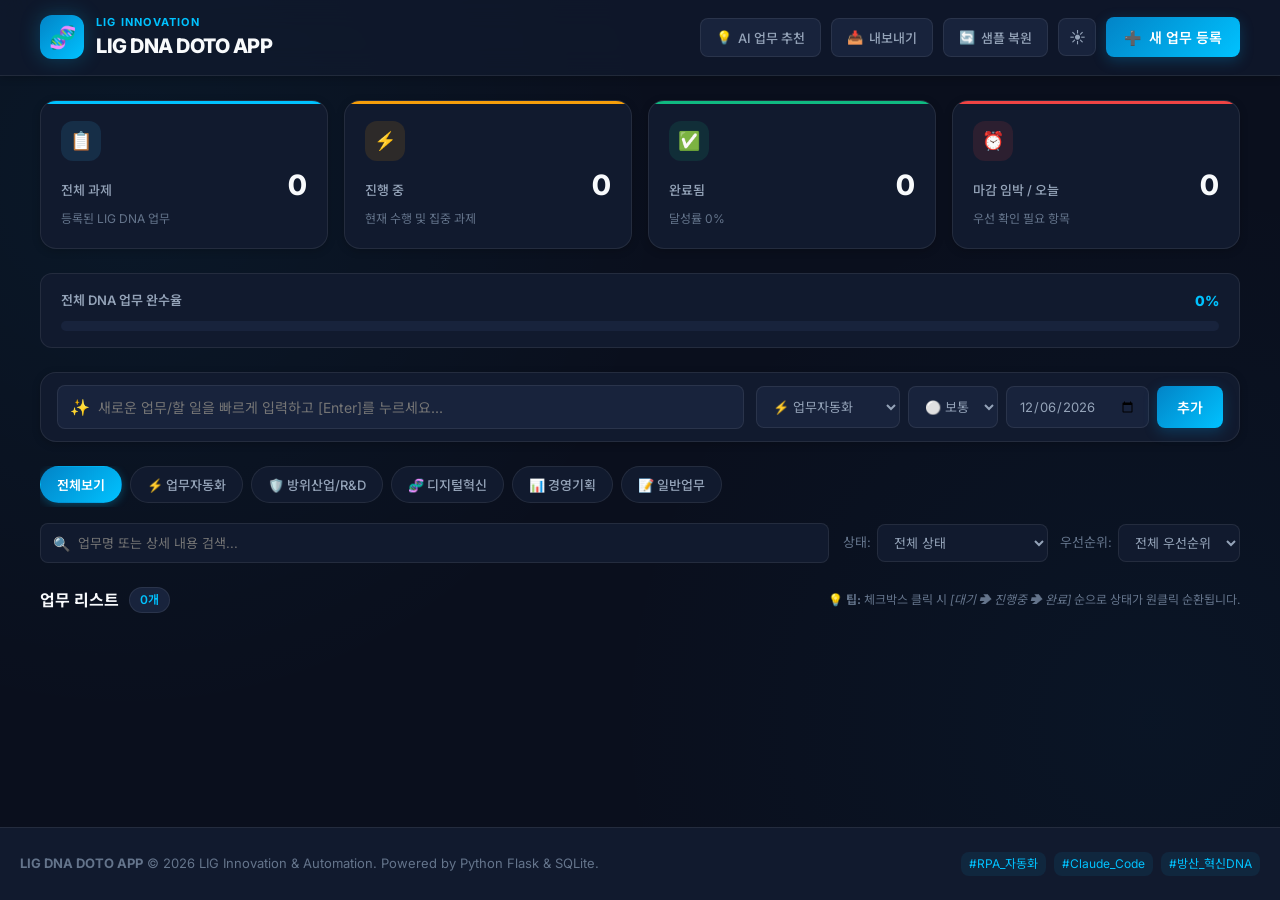
==== templates/index.html @ 2c468f2b "Initial commit: LIG DNA DOTO APP" ====
<!DOCTYPE html>
<html lang="ko" data-theme="dark">
<head>
    <meta charset="UTF-8">
    <meta name="viewport" content="width=device-width, initial-scale=1.0">
    <title>LIG DNA DOTO APP | 스마트 업무 & 목표 관리 시스템</title>
    <meta name="description" content="LIG DNA 스마트 업무 및 To-Do 관리 웹 애플리케이션 - 방산 R&D, 업무자동화, 디지털 혁신 과제를 한눈에 추적하는 생산성 플랫폼">
    
    <!-- Fonts -->
    <link rel="preconnect" href="https://fonts.googleapis.com">
    <link rel="preconnect" href="https://fonts.gstatic.com" crossorigin>
    <link href="https://fonts.googleapis.com/css2?family=Inter:wght@400;500;600;700;800&family=Noto+Sans+KR:wght@300;400;500;600;700&display=swap" rel="stylesheet">
    
    <!-- App Styles -->
    <link rel="stylesheet" href="/static/css/style.css">
    <link rel="icon" href="data:image/svg+xml,<svg xmlns=%22http://www.w3.org/2000/svg%22 viewBox=%220%22%3E<text y=%2226%22 font-size=%2224%22>🧬</text></svg>">
</head>
<body>
    <div class="app-wrapper">
        <!-- Top Navigation Header -->
        <header class="app-header">
            <div class="header-container">
                <div class="brand-group">
                    <div class="brand-icon-box">
                        <span class="dna-symbol">🧬</span>
                    </div>
                    <div class="brand-text">
                        <div class="brand-badge">LIG INNOVATION</div>
                        <h1 class="brand-title">LIG DNA DOTO APP</h1>
                    </div>
                </div>

                <div class="header-actions">
                    <!-- Quick AI Task Preset Generator -->
                    <button id="btnAiSuggest" class="btn-secondary" title="DNA 업무 시나리오 프리셋 추천" aria-label="DNA 추천 업무 추가">
                        <span class="btn-icon">💡</span>
                        <span class="btn-text">AI 업무 추천</span>
                    </button>

                    <!-- Export Dropdown / Action -->
                    <div class="dropdown-container">
                        <button id="btnExportMenu" class="btn-secondary" aria-label="내보내기 메뉴">
                            <span class="btn-icon">📥</span>
                            <span class="btn-text">내보내기</span>
                        </button>
                        <div id="exportMenu" class="dropdown-menu hidden">
                            <a href="/api/export?format=csv" class="dropdown-item" download>
                                <span>📄 CSV (Excel 호환)</span>
                            </a>
                            <a href="/api/export?format=json" class="dropdown-item" download="todos.json">
                                <span>📦 JSON 데이터</span>
                            </a>
                        </div>
                    </div>

                    <!-- Reset Samples -->
                    <button id="btnResetSamples" class="btn-secondary" title="기본 샘플 데이터로 복원" aria-label="초기화">
                        <span class="btn-icon">🔄</span>
                        <span class="btn-text">샘플 복원</span>
                    </button>

                    <!-- Theme Toggle -->
                    <button id="btnThemeToggle" class="btn-icon-only" aria-label="테마 전환" title="다크/라이트 모드 전환">
                        <span id="themeIcon">☀️</span>
                    </button>

                    <!-- Add Task Primary Button -->
                    <button id="btnOpenNewModal" class="btn-primary" aria-label="새 업무 등록">
                        <span class="btn-icon">➕</span>
                        <span class="btn-text">새 업무 등록</span>
                    </button>
                </div>
            </div>
        </header>

        <!-- Main Content Area -->
        <main class="main-container">
            <!-- KPI / Stats Overview -->
            <section class="stats-grid" aria-label="업무 현황 요약">
                <div class="stat-card" id="kpiTotal">
                    <div class="stat-icon-wrapper blue">
                        <span>📋</span>
                    </div>
                    <div class="stat-details">
                        <span class="stat-label">전체 과제</span>
                        <strong class="stat-value" id="statTotalCount">0</strong>
                    </div>
                    <div class="stat-sub">등록된 LIG DNA 업무</div>
                </div>

                <div class="stat-card" id="kpiInProgress">
                    <div class="stat-icon-wrapper amber">
                        <span>⚡</span>
                    </div>
                    <div class="stat-details">
                        <span class="stat-label">진행 중</span>
                        <strong class="stat-value" id="statInProgressCount">0</strong>
                    </div>
                    <div class="stat-sub">현재 수행 및 집중 과제</div>
                </div>

                <div class="stat-card" id="kpiCompleted">
                    <div class="stat-icon-wrapper green">
                        <span>✅</span>
                    </div>
                    <div class="stat-details">
                        <span class="stat-label">완료됨</span>
                        <strong class="stat-value" id="statCompletedCount">0</strong>
                    </div>
                    <div class="stat-sub" id="statCompletionRateText">달성률 0%</div>
                </div>

                <div class="stat-card" id="kpiDueToday">
                    <div class="stat-icon-wrapper rose">
                        <span>⏰</span>
                    </div>
                    <div class="stat-details">
                        <span class="stat-label">마감 임박 / 오늘</span>
                        <strong class="stat-value" id="statDueTodayCount">0</strong>
                    </div>
                    <div class="stat-sub">우선 확인 필요 항목</div>
                </div>
            </section>

            <!-- Overall Progress Bar -->
            <section class="progress-section" aria-label="전체 달성도">
                <div class="progress-header">
                    <span class="progress-title">전체 DNA 업무 완수율</span>
                    <span class="progress-percent" id="progressBarPercent">0%</span>
                </div>
                <div class="progress-track">
                    <div class="progress-fill" id="progressBarFill" style="width: 0%;"></div>
                </div>
            </section>

            <!-- Quick Add Bar -->
            <section class="quick-add-section" aria-label="빠른 등록 바">
                <form id="quickAddForm" class="quick-add-form">
                    <div class="quick-input-group">
                        <span class="quick-icon">✨</span>
                        <input type="text" id="quickTitleInput" placeholder="새로운 업무/할 일을 빠르게 입력하고 [Enter]를 누르세요..." autocomplete="off" required>
                    </div>
                    <div class="quick-meta-group">
                        <select id="quickCategorySelect" class="quick-select" aria-label="카테고리">
                            <option value="업무자동화">⚡ 업무자동화</option>
                            <option value="방위산업/R&D">🛡️ 방위산업/R&D</option>
                            <option value="디지털혁신">🧬 디지털혁신</option>
                            <option value="경영기획">📊 경영기획</option>
                            <option value="일반업무">📝 일반업무</option>
                        </select>
                        <select id="quickPrioritySelect" class="quick-select" aria-label="우선순위">
                            <option value="보통">⚪ 보통</option>
                            <option value="긴급">🔥 긴급</option>
                            <option value="높음">🔴 높음</option>
                            <option value="낮음">🔵 낮음</option>
                        </select>
                        <input type="date" id="quickDueDateInput" class="quick-date" aria-label="마감일">
                        <button type="submit" class="btn-primary btn-quick-submit" id="btnQuickSubmit">
                            <span>추가</span>
                        </button>
                    </div>
                </form>
            </section>

            <!-- Control Bar: Search & Filters -->
            <section class="controls-section" aria-label="업무 필터 및 검색">
                <!-- Category Filter Tabs -->
                <div class="category-tabs" id="categoryTabs" role="tablist">
                    <button class="tab-btn active" data-category="all" role="tab" aria-selected="true">전체보기</button>
                    <button class="tab-btn" data-category="업무자동화" role="tab" aria-selected="false">⚡ 업무자동화</button>
                    <button class="tab-btn" data-category="방위산업/R&D" role="tab" aria-selected="false">🛡️ 방위산업/R&D</button>
                    <button class="tab-btn" data-category="디지털혁신" role="tab" aria-selected="false">🧬 디지털혁신</button>
                    <button class="tab-btn" data-category="경영기획" role="tab" aria-selected="false">📊 경영기획</button>
                    <button class="tab-btn" data-category="일반업무" role="tab" aria-selected="false">📝 일반업무</button>
                </div>

                <!-- Secondary Filters: Status, Priority, Search -->
                <div class="filters-row">
                    <div class="search-box">
                        <span class="search-icon">🔍</span>
                        <input type="text" id="searchInput" placeholder="업무명 또는 상세 내용 검색..." autocomplete="off">
                        <button id="btnClearSearch" class="btn-clear hidden" aria-label="검색어 지우기">&times;</button>
                    </div>

                    <div class="filter-dropdowns">
                        <div class="filter-select-wrapper">
                            <label for="statusFilter" class="filter-label">상태:</label>
                            <select id="statusFilter" class="filter-select">
                                <option value="all">전체 상태</option>
                                <option value="pending">대기 중 (To-Do)</option>
                                <option value="in_progress">진행 중 (In Progress)</option>
                                <option value="completed">완료 (Done)</option>
                            </select>
                        </div>

                        <div class="filter-select-wrapper">
                            <label for="priorityFilter" class="filter-label">우선순위:</label>
                            <select id="priorityFilter" class="filter-select">
                                <option value="all">전체 우선순위</option>
                                <option value="긴급">🔥 긴급</option>
                                <option value="높음">🔴 높음</option>
                                <option value="보통">⚪ 보통</option>
                                <option value="낮음">🔵 낮음</option>
                            </select>
                        </div>
                    </div>
                </div>
            </section>

            <!-- Task List Display Section -->
            <section class="tasks-section" aria-label="업무 목록">
                <div class="tasks-header">
                    <div class="tasks-count-info">
                        <span class="section-title">업무 리스트</span>
                        <span class="badge-count" id="taskDisplayCount">0개</span>
                    </div>
                    <div class="tasks-hint">
                        💡 <strong>팁:</strong> 체크박스 클릭 시 <em>[대기 ➔ 진행중 ➔ 완료]</em> 순으로 상태가 원클릭 순환됩니다.
                    </div>
                </div>

                <!-- Task Cards Container -->
                <div class="task-list" id="taskListContainer" role="list">
                    <!-- Dynamic rendering by JS -->
                </div>

                <!-- Empty State View -->
                <div class="empty-state hidden" id="emptyStateView">
                    <div class="empty-icon">📂</div>
                    <h2 class="empty-title">해당하는 업무가 없습니다</h2>
                    <p class="empty-desc">조건에 맞는 업무가 없거나 모든 과제를 완수했습니다. 새로운 업무를 등록해보세요!</p>
                    <button class="btn-secondary" id="btnEmptyResetFilter">필터 초기화</button>
                </div>
            </section>
        </main>

        <!-- Footer -->
        <footer class="app-footer">
            <div class="footer-container">
                <p class="footer-text">
                    <strong>LIG DNA DOTO APP</strong> &copy; 2026 LIG Innovation & Automation. Powered by Python Flask & SQLite.
                </p>
                <div class="footer-tags">
                    <span class="tag">#RPA_자동화</span>
                    <span class="tag">#Claude_Code</span>
                    <span class="tag">#방산_혁신DNA</span>
                </div>
            </div>
        </footer>
    </div>

    <!-- Modal: Create / Edit Task -->
    <div class="modal-backdrop hidden" id="taskModalBackdrop" role="dialog" aria-modal="true" aria-labelledby="modalTitle">
        <div class="modal-card">
            <div class="modal-header">
                <div class="modal-title-wrap">
                    <span class="modal-icon" id="modalIcon">📝</span>
                    <h2 class="modal-title" id="modalTitle">새 업무 등록</h2>
                </div>
                <button type="button" class="modal-close-btn" id="btnModalClose" aria-label="닫기">&times;</button>
            </div>

            <form id="taskModalForm" class="modal-form">
                <input type="hidden" id="modalTaskId">

                <div class="form-group">
                    <label for="modalTaskTitle" class="form-label">업무 제목 <span class="required">*</span></label>
                    <input type="text" id="modalTaskTitle" class="form-input" placeholder="실행할 업무 제목을 명확히 입력하세요" required>
                </div>

                <div class="form-group">
                    <label for="modalTaskDesc" class="form-label">상세 내용 및 메모</label>
                    <textarea id="modalTaskDesc" class="form-textarea" rows="4" placeholder="업무의 세부 진행 내용, 참고 링크, 목표치 등을 자유롭게 작성하세요"></textarea>
                </div>

                <div class="form-row">
                    <div class="form-group col-6">
                        <label for="modalTaskCategory" class="form-label">LIG DNA 카테고리</label>
                        <select id="modalTaskCategory" class="form-select">
                            <option value="업무자동화">⚡ 업무자동화</option>
                            <option value="방위산업/R&D">🛡️ 방위산업/R&D</option>
                            <option value="디지털혁신">🧬 디지털혁신</option>
                            <option value="경영기획">📊 경영기획</option>
                            <option value="일반업무">📝 일반업무</option>
                        </select>
                    </div>

                    <div class="form-group col-6">
                        <label for="modalTaskPriority" class="form-label">우선순위</label>
                        <select id="modalTaskPriority" class="form-select">
                            <option value="보통">⚪ 보통</option>
                            <option value="긴급">🔥 긴급</option>
                            <option value="높음">🔴 높음</option>
                            <option value="낮음">🔵 낮음</option>
                        </select>
                    </div>
                </div>

                <div class="form-row">
                    <div class="form-group col-6">
                        <label for="modalTaskStatus" class="form-label">진행 상태</label>
                        <select id="modalTaskStatus" class="form-select">
                            <option value="pending">대기 중 (To-Do)</option>
                            <option value="in_progress">진행 중 (In Progress)</option>
                            <option value="completed">완료 (Completed)</option>
                        </select>
                    </div>

                    <div class="form-group col-6">
                        <label for="modalTaskDueDate" class="form-label">마감 목표일 (Due Date)</label>
                        <input type="date" id="modalTaskDueDate" class="form-input">
                    </div>
                </div>

                <div class="modal-actions">
                    <button type="button" class="btn-secondary" id="btnModalCancel">취소</button>
                    <button type="submit" class="btn-primary" id="btnModalSubmit">저장하기</button>
                </div>
            </form>
        </div>
    </div>

    <!-- AI Suggestion Modal -->
    <div class="modal-backdrop hidden" id="aiModalBackdrop" role="dialog" aria-modal="true">
        <div class="modal-card">
            <div class="modal-header">
                <div class="modal-title-wrap">
                    <span class="modal-icon">💡</span>
                    <h2 class="modal-title">LIG DNA 스마트 업무 템플릿 추천</h2>
                </div>
                <button type="button" class="modal-close-btn" id="btnAiModalClose" aria-label="닫기">&times;</button>
            </div>
            <div class="ai-modal-content">
                <p class="ai-modal-desc">클릭 한 번으로 방산 R&D 및 업무 자동화 실무 추천 과제를 목록에 즉시 추가할 수 있습니다.</p>
                <div class="ai-template-list" id="aiTemplateList">
                    <!-- Dynamic template options -->
                </div>
            </div>
        </div>
    </div>

    <!-- Toast Notification Container -->
    <div id="toastContainer" class="toast-container" aria-live="polite"></div>

    <!-- App Script -->
    <script src="/static/js/app.js"></script>
</body>
</html>
---- static/css/style.css ----
/* ==========================================================================
   LIG DNA DOTO APP - Modern Glassmorphism & High-Tech Design System
   ========================================================================== */

:root {
    /* Color Palette - Dark Theme (Default) */
    --bg-base: #0a0f1d;
    --bg-surface: #111a2e;
    --bg-surface-elevated: #18233c;
    --bg-glass: rgba(17, 26, 46, 0.75);
    --border-color: rgba(255, 255, 255, 0.08);
    --border-hover: rgba(0, 194, 255, 0.35);

    /* Text Colors */
    --text-primary: #f8fafc;
    --text-secondary: #94a3b8;
    --text-muted: #64748b;

    /* Accent & Brand Colors */
    --brand-blue: #0284c7;
    --brand-cyan: #00c2ff;
    --brand-gradient: linear-gradient(135deg, #0284c7 0%, #00c2ff 100%);
    --brand-glow: 0 0 20px rgba(0, 194, 255, 0.25);

    /* Functional Colors */
    --success: #10b981;
    --success-bg: rgba(16, 185, 129, 0.12);
    --warning: #f59e0b;
    --warning-bg: rgba(245, 158, 11, 0.12);
    --danger: #ef4444;
    --danger-bg: rgba(239, 68, 68, 0.12);
    --info: #38bdf8;
    --info-bg: rgba(56, 189, 248, 0.12);

    /* Priority Colors */
    --priority-urgent: #ef4444;
    --priority-high: #f97316;
    --priority-medium: #3b82f6;
    --priority-low: #64748b;

    /* Shadows & Radii */
    --radius-sm: 8px;
    --radius-md: 12px;
    --radius-lg: 16px;
    --radius-full: 9999px;
    --shadow-sm: 0 2px 8px rgba(0, 0, 0, 0.2);
    --shadow-md: 0 8px 24px rgba(0, 0, 0, 0.25);
    --shadow-lg: 0 16px 36px rgba(0, 0, 0, 0.35);

    --transition-fast: 0.18s ease;
    --transition-normal: 0.28s ease;
}

[data-theme="light"] {
    --bg-base: #f1f5f9;
    --bg-surface: #ffffff;
    --bg-surface-elevated: #f8fafc;
    --bg-glass: rgba(255, 255, 255, 0.85);
    --border-color: rgba(0, 0, 0, 0.08);
    --border-hover: rgba(2, 132, 199, 0.4);

    --text-primary: #0f172a;
    --text-secondary: #475569;
    --text-muted: #94a3b8;

    --brand-glow: 0 0 15px rgba(2, 132, 199, 0.18);
    --shadow-sm: 0 2px 8px rgba(0, 0, 0, 0.05);
    --shadow-md: 0 8px 20px rgba(0, 0, 0, 0.08);
    --shadow-lg: 0 16px 32px rgba(0, 0, 0, 0.12);
}

/* Base Reset & Typography */
* {
    margin: 0;
    padding: 0;
    box-sizing: border-box;
}

body {
    font-family: 'Inter', 'Noto Sans KR', -apple-system, BlinkMacSystemFont, sans-serif;
    background-color: var(--bg-base);
    color: var(--text-primary);
    line-height: 1.5;
    min-height: 100vh;
    transition: background-color var(--transition-normal), color var(--transition-normal);
    overflow-x: hidden;
    background-image: 
        radial-gradient(circle at 10% 20%, rgba(0, 194, 255, 0.05) 0%, transparent 40%),
        radial-gradient(circle at 90% 80%, rgba(2, 132, 199, 0.05) 0%, transparent 40%);
}

/* Layout */
.app-wrapper {
    display: flex;
    flex-direction: column;
    min-height: 100vh;
}

.main-container {
    flex: 1;
    max-width: 1240px;
    width: 100%;
    margin: 0 auto;
    padding: 24px 20px 60px;
    display: flex;
    flex-direction: column;
    gap: 24px;
}

/* Header */
.app-header {
    background-color: var(--bg-glass);
    backdrop-filter: blur(14px);
    -webkit-backdrop-filter: blur(14px);
    border-bottom: 1px solid var(--border-color);
    position: sticky;
    top: 0;
    z-index: 50;
    box-shadow: var(--shadow-sm);
}

.header-container {
    max-width: 1240px;
    margin: 0 auto;
    padding: 14px 20px;
    display: flex;
    align-items: center;
    justify-content: space-between;
    gap: 16px;
    flex-wrap: wrap;
}

.brand-group {
    display: flex;
    align-items: center;
    gap: 12px;
}

.brand-icon-box {
    width: 44px;
    height: 44px;
    border-radius: var(--radius-md);
    background: var(--brand-gradient);
    display: flex;
    align-items: center;
    justify-content: center;
    box-shadow: var(--brand-glow);
    animation: pulseGlow 4s infinite alternate ease-in-out;
}

@keyframes pulseGlow {
    0% { box-shadow: 0 0 10px rgba(0, 194, 255, 0.2); }
    100% { box-shadow: 0 0 24px rgba(0, 194, 255, 0.5); }
}

.dna-symbol {
    font-size: 22px;
}

.brand-text {
    display: flex;
    flex-direction: column;
}

.brand-badge {
    font-size: 11px;
    font-weight: 700;
    letter-spacing: 1.2px;
    color: var(--brand-cyan);
    text-transform: uppercase;
}

.brand-title {
    font-size: 20px;
    font-weight: 800;
    letter-spacing: -0.5px;
    color: var(--text-primary);
}

.header-actions {
    display: flex;
    align-items: center;
    gap: 10px;
}

/* Buttons */
button {
    font-family: inherit;
    cursor: pointer;
    border: none;
    outline: none;
    transition: all var(--transition-fast);
}

.btn-primary {
    display: inline-flex;
    align-items: center;
    justify-content: center;
    gap: 8px;
    padding: 10px 18px;
    border-radius: var(--radius-sm);
    background: var(--brand-gradient);
    color: #ffffff;
    font-size: 14px;
    font-weight: 600;
    box-shadow: 0 4px 14px rgba(2, 132, 199, 0.3);
}

.btn-primary:hover {
    transform: translateY(-2px);
    box-shadow: 0 6px 20px rgba(0, 194, 255, 0.45);
}

.btn-secondary {
    display: inline-flex;
    align-items: center;
    gap: 6px;
    padding: 9px 15px;
    border-radius: var(--radius-sm);
    background-color: var(--bg-surface-elevated);
    border: 1px solid var(--border-color);
    color: var(--text-secondary);
    font-size: 13px;
    font-weight: 500;
}

.btn-secondary:hover {
    background-color: var(--bg-surface);
    color: var(--text-primary);
    border-color: var(--border-hover);
    transform: translateY(-1px);
}

.btn-icon-only {
    width: 38px;
    height: 38px;
    border-radius: var(--radius-sm);
    background-color: var(--bg-surface-elevated);
    border: 1px solid var(--border-color);
    color: var(--text-secondary);
    display: flex;
    align-items: center;
    justify-content: center;
    font-size: 16px;
}

.btn-icon-only:hover {
    color: var(--text-primary);
    border-color: var(--border-hover);
    transform: scale(1.05);
}

/* Dropdown Menu */
.dropdown-container {
    position: relative;
}

.dropdown-menu {
    position: absolute;
    top: calc(100% + 8px);
    right: 0;
    background-color: var(--bg-surface);
    border: 1px solid var(--border-color);
    border-radius: var(--radius-md);
    box-shadow: var(--shadow-md);
    padding: 6px;
    min-width: 170px;
    z-index: 60;
    display: flex;
    flex-direction: column;
    gap: 4px;
}

.dropdown-item {
    display: flex;
    align-items: center;
    gap: 8px;
    padding: 8px 12px;
    border-radius: var(--radius-sm);
    color: var(--text-secondary);
    text-decoration: none;
    font-size: 13px;
    transition: background-color var(--transition-fast);
}

.dropdown-item:hover {
    background-color: var(--bg-surface-elevated);
    color: var(--brand-cyan);
}

/* Stats KPI Cards */
.stats-grid {
    display: grid;
    grid-template-columns: repeat(auto-fit, minmax(240px, 1fr));
    gap: 16px;
}

.stat-card {
    background: var(--bg-surface);
    border: 1px solid var(--border-color);
    border-radius: var(--radius-lg);
    padding: 20px;
    box-shadow: var(--shadow-sm);
    display: flex;
    flex-direction: column;
    gap: 10px;
    position: relative;
    overflow: hidden;
    transition: transform var(--transition-fast), border-color var(--transition-fast);
}

.stat-card:hover {
    transform: translateY(-3px);
    border-color: var(--border-hover);
}

.stat-card::before {
    content: '';
    position: absolute;
    top: 0;
    left: 0;
    right: 0;
    height: 3px;
    background: transparent;
}

#kpiTotal::before { background: var(--brand-cyan); }
#kpiInProgress::before { background: var(--warning); }
#kpiCompleted::before { background: var(--success); }
#kpiDueToday::before { background: var(--danger); }

.stat-icon-wrapper {
    width: 40px;
    height: 40px;
    border-radius: var(--radius-md);
    display: flex;
    align-items: center;
    justify-content: center;
    font-size: 18px;
}

.stat-icon-wrapper.blue { background: var(--info-bg); }
.stat-icon-wrapper.amber { background: var(--warning-bg); }
.stat-icon-wrapper.green { background: var(--success-bg); }
.stat-icon-wrapper.rose { background: var(--danger-bg); }

.stat-details {
    display: flex;
    align-items: baseline;
    justify-content: space-between;
}

.stat-label {
    font-size: 13px;
    color: var(--text-secondary);
    font-weight: 500;
}

.stat-value {
    font-size: 28px;
    font-weight: 800;
    color: var(--text-primary);
    line-height: 1;
}

.stat-sub {
    font-size: 12px;
    color: var(--text-muted);
}

/* Progress Section */
.progress-section {
    background: var(--bg-surface);
    border: 1px solid var(--border-color);
    border-radius: var(--radius-md);
    padding: 16px 20px;
    display: flex;
    flex-direction: column;
    gap: 10px;
}

.progress-header {
    display: flex;
    justify-content: space-between;
    align-items: center;
}

.progress-title {
    font-size: 13px;
    font-weight: 600;
    color: var(--text-secondary);
}

.progress-percent {
    font-size: 14px;
    font-weight: 800;
    color: var(--brand-cyan);
}

.progress-track {
    width: 100%;
    height: 10px;
    background: var(--bg-surface-elevated);
    border-radius: var(--radius-full);
    overflow: hidden;
}

.progress-fill {
    height: 100%;
    background: linear-gradient(90deg, #0284c7 0%, #00c2ff 50%, #10b981 100%);
    border-radius: var(--radius-full);
    transition: width 0.6s cubic-bezier(0.4, 0, 0.2, 1);
}

/* Quick Add Section */
.quick-add-section {
    background: var(--bg-surface);
    border: 1px solid var(--border-color);
    border-radius: var(--radius-lg);
    padding: 12px 16px;
    box-shadow: var(--shadow-sm);
}

.quick-add-form {
    display: flex;
    align-items: center;
    gap: 12px;
    flex-wrap: wrap;
}

.quick-input-group {
    flex: 1;
    min-width: 260px;
    display: flex;
    align-items: center;
    background: var(--bg-surface-elevated);
    border: 1px solid var(--border-color);
    border-radius: var(--radius-sm);
    padding: 0 12px;
    transition: border-color var(--transition-fast);
}

.quick-input-group:focus-within {
    border-color: var(--brand-cyan);
    box-shadow: 0 0 0 2px rgba(0, 194, 255, 0.2);
}

.quick-icon {
    font-size: 16px;
    margin-right: 8px;
}

.quick-input-group input {
    flex: 1;
    height: 42px;
    background: transparent;
    border: none;
    outline: none;
    color: var(--text-primary);
    font-size: 14px;
    font-family: inherit;
}

.quick-meta-group {
    display: flex;
    align-items: center;
    gap: 8px;
    flex-wrap: wrap;
}

.quick-select, .quick-date {
    height: 42px;
    padding: 0 12px;
    background: var(--bg-surface-elevated);
    border: 1px solid var(--border-color);
    border-radius: var(--radius-sm);
    color: var(--text-secondary);
    font-size: 13px;
    font-family: inherit;
    outline: none;
    transition: border-color var(--transition-fast);
}

.quick-select:focus, .quick-date:focus {
    border-color: var(--brand-cyan);
    color: var(--text-primary);
}

.btn-quick-submit {
    height: 42px;
    padding: 0 20px;
}

/* Filter and Controls Section */
.controls-section {
    display: flex;
    flex-direction: column;
    gap: 16px;
}

.category-tabs {
    display: flex;
    gap: 8px;
    overflow-x: auto;
    padding-bottom: 4px;
    scrollbar-width: thin;
}

.tab-btn {
    padding: 8px 16px;
    background: var(--bg-surface);
    border: 1px solid var(--border-color);
    border-radius: var(--radius-full);
    color: var(--text-secondary);
    font-size: 13px;
    font-weight: 500;
    white-space: nowrap;
    transition: all var(--transition-fast);
}

.tab-btn:hover {
    background: var(--bg-surface-elevated);
    color: var(--text-primary);
    border-color: var(--border-hover);
}

.tab-btn.active {
    background: var(--brand-gradient);
    color: #ffffff;
    border-color: transparent;
    box-shadow: 0 2px 10px rgba(0, 194, 255, 0.3);
    font-weight: 600;
}

.filters-row {
    display: flex;
    justify-content: space-between;
    gap: 14px;
    flex-wrap: wrap;
}

.search-box {
    flex: 1;
    min-width: 250px;
    position: relative;
    display: flex;
    align-items: center;
    background: var(--bg-surface);
    border: 1px solid var(--border-color);
    border-radius: var(--radius-sm);
    padding: 0 12px;
}

.search-box:focus-within {
    border-color: var(--brand-cyan);
}

.search-icon {
    font-size: 14px;
    margin-right: 8px;
    color: var(--text-muted);
}

.search-box input {
    flex: 1;
    height: 38px;
    background: transparent;
    border: none;
    outline: none;
    color: var(--text-primary);
    font-size: 13px;
    font-family: inherit;
}

.btn-clear {
    background: transparent;
    font-size: 18px;
    color: var(--text-muted);
    padding: 0 4px;
}

.btn-clear:hover {
    color: var(--text-primary);
}

.filter-dropdowns {
    display: flex;
    gap: 12px;
    flex-wrap: wrap;
}

.filter-select-wrapper {
    display: flex;
    align-items: center;
    gap: 6px;
}

.filter-label {
    font-size: 13px;
    color: var(--text-muted);
}

.filter-select {
    height: 38px;
    padding: 0 12px;
    background: var(--bg-surface);
    border: 1px solid var(--border-color);
    border-radius: var(--radius-sm);
    color: var(--text-secondary);
    font-size: 13px;
    font-family: inherit;
    outline: none;
}

/* Tasks Section */
.tasks-section {
    display: flex;
    flex-direction: column;
    gap: 14px;
}

.tasks-header {
    display: flex;
    justify-content: space-between;
    align-items: center;
    flex-wrap: wrap;
    gap: 8px;
}

.tasks-count-info {
    display: flex;
    align-items: center;
    gap: 10px;
}

.section-title {
    font-size: 16px;
    font-weight: 700;
    color: var(--text-primary);
}

.badge-count {
    padding: 3px 10px;
    background: var(--bg-surface-elevated);
    border: 1px solid var(--border-color);
    border-radius: var(--radius-full);
    font-size: 12px;
    font-weight: 600;
    color: var(--brand-cyan);
}

.tasks-hint {
    font-size: 12px;
    color: var(--text-muted);
}

/* Task List & Cards */
.task-list {
    display: flex;
    flex-direction: column;
    gap: 12px;
}

.task-card {
    background: var(--bg-surface);
    border: 1px solid var(--border-color);
    border-radius: var(--radius-md);
    padding: 16px 20px;
    display: flex;
    align-items: flex-start;
    gap: 16px;
    box-shadow: var(--shadow-sm);
    transition: all var(--transition-fast);
    position: relative;
}

.task-card:hover {
    border-color: var(--border-hover);
    transform: translateY(-2px);
    box-shadow: var(--shadow-md);
}

.task-card.status-completed {
    opacity: 0.72;
    background: rgba(17, 26, 46, 0.4);
    border-color: rgba(16, 185, 129, 0.2);
}

.task-card.status-completed .task-title {
    text-decoration: line-through;
    color: var(--text-muted);
}

/* Status Checkbox Button */
.status-toggle-btn {
    width: 26px;
    height: 26px;
    border-radius: 6px;
    border: 2px solid var(--border-color);
    background: var(--bg-surface-elevated);
    display: flex;
    align-items: center;
    justify-content: center;
    flex-shrink: 0;
    margin-top: 2px;
    transition: all var(--transition-fast);
}

.status-toggle-btn:hover {
    transform: scale(1.1);
    border-color: var(--brand-cyan);
}

.task-card.status-in_progress .status-toggle-btn {
    border-color: var(--warning);
    background: var(--warning-bg);
    color: var(--warning);
}

.task-card.status-completed .status-toggle-btn {
    border-color: var(--success);
    background: var(--success);
    color: #ffffff;
}

/* Task Body */
.task-body {
    flex: 1;
    display: flex;
    flex-direction: column;
    gap: 8px;
    min-width: 0;
}

.task-main-row {
    display: flex;
    align-items: center;
    gap: 10px;
    flex-wrap: wrap;
}

.task-title {
    font-size: 15px;
    font-weight: 600;
    color: var(--text-primary);
    word-break: break-word;
}

.task-desc {
    font-size: 13px;
    color: var(--text-secondary);
    line-height: 1.5;
    white-space: pre-line;
    word-break: break-word;
}

.task-meta-row {
    display: flex;
    align-items: center;
    gap: 10px;
    flex-wrap: wrap;
    margin-top: 4px;
}

/* Badges */
.badge {
    display: inline-flex;
    align-items: center;
    gap: 4px;
    padding: 3px 8px;
    border-radius: 6px;
    font-size: 11px;
    font-weight: 600;
}

.badge-category {
    background: rgba(0, 194, 255, 0.1);
    color: var(--brand-cyan);
    border: 1px solid rgba(0, 194, 255, 0.2);
}

.badge-priority-긴급 {
    background: rgba(239, 68, 68, 0.15);
    color: #f87171;
    border: 1px solid rgba(239, 68, 68, 0.3);
}

.badge-priority-높음 {
    background: rgba(249, 115, 22, 0.15);
    color: #fb923c;
    border: 1px solid rgba(249, 115, 22, 0.3);
}

.badge-priority-보통 {
    background: rgba(59, 130, 246, 0.15);
    color: #60a5fa;
    border: 1px solid rgba(59, 130, 246, 0.3);
}

.badge-priority-낮음 {
    background: rgba(100, 116, 139, 0.15);
    color: #94a3b8;
    border: 1px solid rgba(100, 116, 139, 0.3);
}

.badge-status {
    border-radius: var(--radius-full);
}
.badge-status.status-pending {
    background: var(--bg-surface-elevated);
    color: var(--text-muted);
}
.badge-status.status-in_progress {
    background: var(--warning-bg);
    color: var(--warning);
}
.badge-status.status-completed {
    background: var(--success-bg);
    color: var(--success);
}

.due-badge {
    font-size: 11px;
    color: var(--text-secondary);
    display: inline-flex;
    align-items: center;
    gap: 4px;
}
.due-badge.overdue {
    color: var(--danger);
    font-weight: 700;
}
.due-badge.today {
    color: var(--warning);
    font-weight: 700;
}

/* Task Actions (Hover / Right side) */
.task-actions {
    display: flex;
    align-items: center;
    gap: 6px;
    flex-shrink: 0;
}

.btn-task-action {
    width: 32px;
    height: 32px;
    border-radius: var(--radius-sm);
    background: transparent;
    color: var(--text-muted);
    display: flex;
    align-items: center;
    justify-content: center;
    font-size: 14px;
    transition: all var(--transition-fast);
}

.btn-task-action:hover {
    background: var(--bg-surface-elevated);
    color: var(--text-primary);
}

.btn-task-action.delete:hover {
    background: var(--danger-bg);
    color: var(--danger);
}

/* Empty State */
.empty-state {
    text-align: center;
    padding: 60px 20px;
    background: var(--bg-surface);
    border: 1px dashed var(--border-color);
    border-radius: var(--radius-lg);
    display: flex;
    flex-direction: column;
    align-items: center;
    gap: 12px;
}

.empty-icon {
    font-size: 48px;
    opacity: 0.6;
}

.empty-title {
    font-size: 18px;
    font-weight: 700;
}

.empty-desc {
    font-size: 14px;
    color: var(--text-secondary);
    max-width: 400px;
}

/* Modals */
.modal-backdrop {
    position: fixed;
    top: 0;
    left: 0;
    right: 0;
    bottom: 0;
    background: rgba(0, 0, 0, 0.7);
    backdrop-filter: blur(6px);
    display: flex;
    align-items: center;
    justify-content: center;
    z-index: 100;
    padding: 20px;
}

.modal-card {
    background: var(--bg-surface);
    border: 1px solid var(--border-color);
    border-radius: var(--radius-lg);
    width: 100%;
    max-width: 540px;
    box-shadow: var(--shadow-lg);
    overflow: hidden;
    animation: modalIn 0.22s ease-out;
}

@keyframes modalIn {
    from { opacity: 0; transform: scale(0.94) translateY(10px); }
    to { opacity: 1; transform: scale(1) translateY(0); }
}

.modal-header {
    padding: 18px 24px;
    border-bottom: 1px solid var(--border-color);
    display: flex;
    justify-content: space-between;
    align-items: center;
}

.modal-title-wrap {
    display: flex;
    align-items: center;
    gap: 10px;
}

.modal-title {
    font-size: 17px;
    font-weight: 700;
}

.modal-close-btn {
    background: transparent;
    font-size: 24px;
    color: var(--text-muted);
}
.modal-close-btn:hover { color: var(--text-primary); }

.modal-form {
    padding: 24px;
    display: flex;
    flex-direction: column;
    gap: 16px;
}

.form-group {
    display: flex;
    flex-direction: column;
    gap: 6px;
}

.form-label {
    font-size: 13px;
    font-weight: 600;
    color: var(--text-secondary);
}

.required {
    color: var(--danger);
}

.form-input, .form-textarea, .form-select {
    width: 100%;
    padding: 10px 14px;
    background: var(--bg-surface-elevated);
    border: 1px solid var(--border-color);
    border-radius: var(--radius-sm);
    color: var(--text-primary);
    font-size: 14px;
    font-family: inherit;
    outline: none;
    transition: border-color var(--transition-fast);
}

.form-input:focus, .form-textarea:focus, .form-select:focus {
    border-color: var(--brand-cyan);
    box-shadow: 0 0 0 2px rgba(0, 194, 255, 0.2);
}

.form-row {
    display: flex;
    gap: 12px;
}

.col-6 {
    flex: 1;
}

.modal-actions {
    display: flex;
    justify-content: flex-end;
    gap: 10px;
    margin-top: 10px;
}

/* AI Template Modal */
.ai-modal-content {
    padding: 24px;
    display: flex;
    flex-direction: column;
    gap: 16px;
    max-height: 70vh;
    overflow-y: auto;
}

.ai-modal-desc {
    font-size: 14px;
    color: var(--text-secondary);
}

.ai-template-list {
    display: flex;
    flex-direction: column;
    gap: 10px;
}

.ai-template-item {
    background: var(--bg-surface-elevated);
    border: 1px solid var(--border-color);
    border-radius: var(--radius-md);
    padding: 14px;
    cursor: pointer;
    transition: all var(--transition-fast);
    display: flex;
    justify-content: space-between;
    align-items: center;
    gap: 12px;
}

.ai-template-item:hover {
    border-color: var(--brand-cyan);
    transform: translateX(4px);
    background: rgba(0, 194, 255, 0.08);
}

.ai-template-info {
    display: flex;
    flex-direction: column;
    gap: 4px;
}

.ai-template-title {
    font-size: 14px;
    font-weight: 600;
    color: var(--text-primary);
}

.ai-template-sub {
    font-size: 12px;
    color: var(--text-secondary);
}

.ai-template-action {
    color: var(--brand-cyan);
    font-size: 13px;
    font-weight: 600;
    white-space: nowrap;
}

/* Toast Alerts */
.toast-container {
    position: fixed;
    bottom: 24px;
    right: 24px;
    z-index: 200;
    display: flex;
    flex-direction: column;
    gap: 10px;
}

.toast {
    background: var(--bg-surface-elevated);
    border: 1px solid var(--border-color);
    border-radius: var(--radius-sm);
    padding: 12px 18px;
    box-shadow: var(--shadow-lg);
    font-size: 13px;
    display: flex;
    align-items: center;
    gap: 10px;
    color: var(--text-primary);
    animation: toastIn 0.25s ease-out;
}

@keyframes toastIn {
    from { opacity: 0; transform: translateY(15px); }
    to { opacity: 1; transform: translateY(0); }
}

.toast.toast-success { border-left: 4px solid var(--success); }
.toast.toast-error { border-left: 4px solid var(--danger); }
.toast.toast-info { border-left: 4px solid var(--brand-cyan); }

/* Footer */
.app-footer {
    border-top: 1px solid var(--border-color);
    padding: 24px 20px;
    background: var(--bg-surface);
}

.footer-container {
    max-width: 1240px;
    margin: 0 auto;
    display: flex;
    justify-content: space-between;
    align-items: center;
    flex-wrap: wrap;
    gap: 12px;
}

.footer-text {
    font-size: 13px;
    color: var(--text-muted);
}

.footer-tags {
    display: flex;
    gap: 8px;
}

.tag {
    font-size: 12px;
    color: var(--brand-cyan);
    background: rgba(0, 194, 255, 0.08);
    padding: 3px 8px;
    border-radius: var(--radius-sm);
}

/* Utilities */
.hidden {
    display: none !important;
}

/* Responsive */
@media (max-width: 768px) {
    .header-container {
        flex-direction: column;
        align-items: stretch;
    }
    .header-actions {
        justify-content: space-between;
        flex-wrap: wrap;
    }
    .quick-meta-group {
        width: 100%;
    }
    .quick-select, .quick-date, .btn-quick-submit {
        flex: 1;
    }
    .form-row {
        flex-direction: column;
    }
}
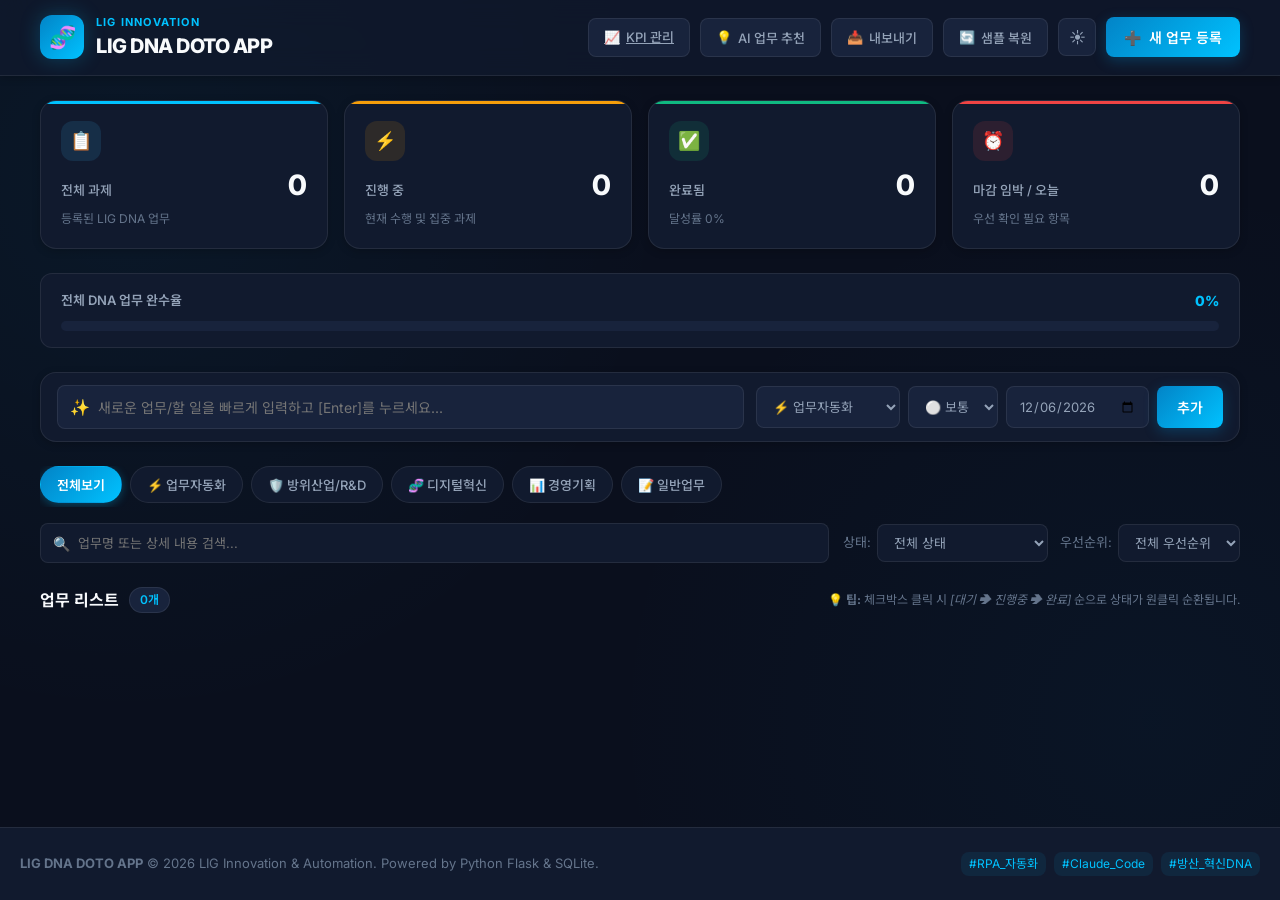
==== commit a6abeb3c: "Add KPI management module New /kpi page and REST API (kpis table with target/actual values, auto-cal" ====
--- a/templates/index.html
+++ b/templates/index.html
@@ -31,6 +31,12 @@
                 </div>
 
                 <div class="header-actions">
+                    <!-- Page Navigation -->
+                    <a href="/kpi" class="btn-secondary" title="KPI 관리 페이지로 이동" aria-label="KPI 관리">
+                        <span class="btn-icon">📈</span>
+                        <span class="btn-text">KPI 관리</span>
+                    </a>
+
                     <!-- Quick AI Task Preset Generator -->
                     <button id="btnAiSuggest" class="btn-secondary" title="DNA 업무 시나리오 프리셋 추천" aria-label="DNA 추천 업무 추가">
                         <span class="btn-icon">💡</span>
